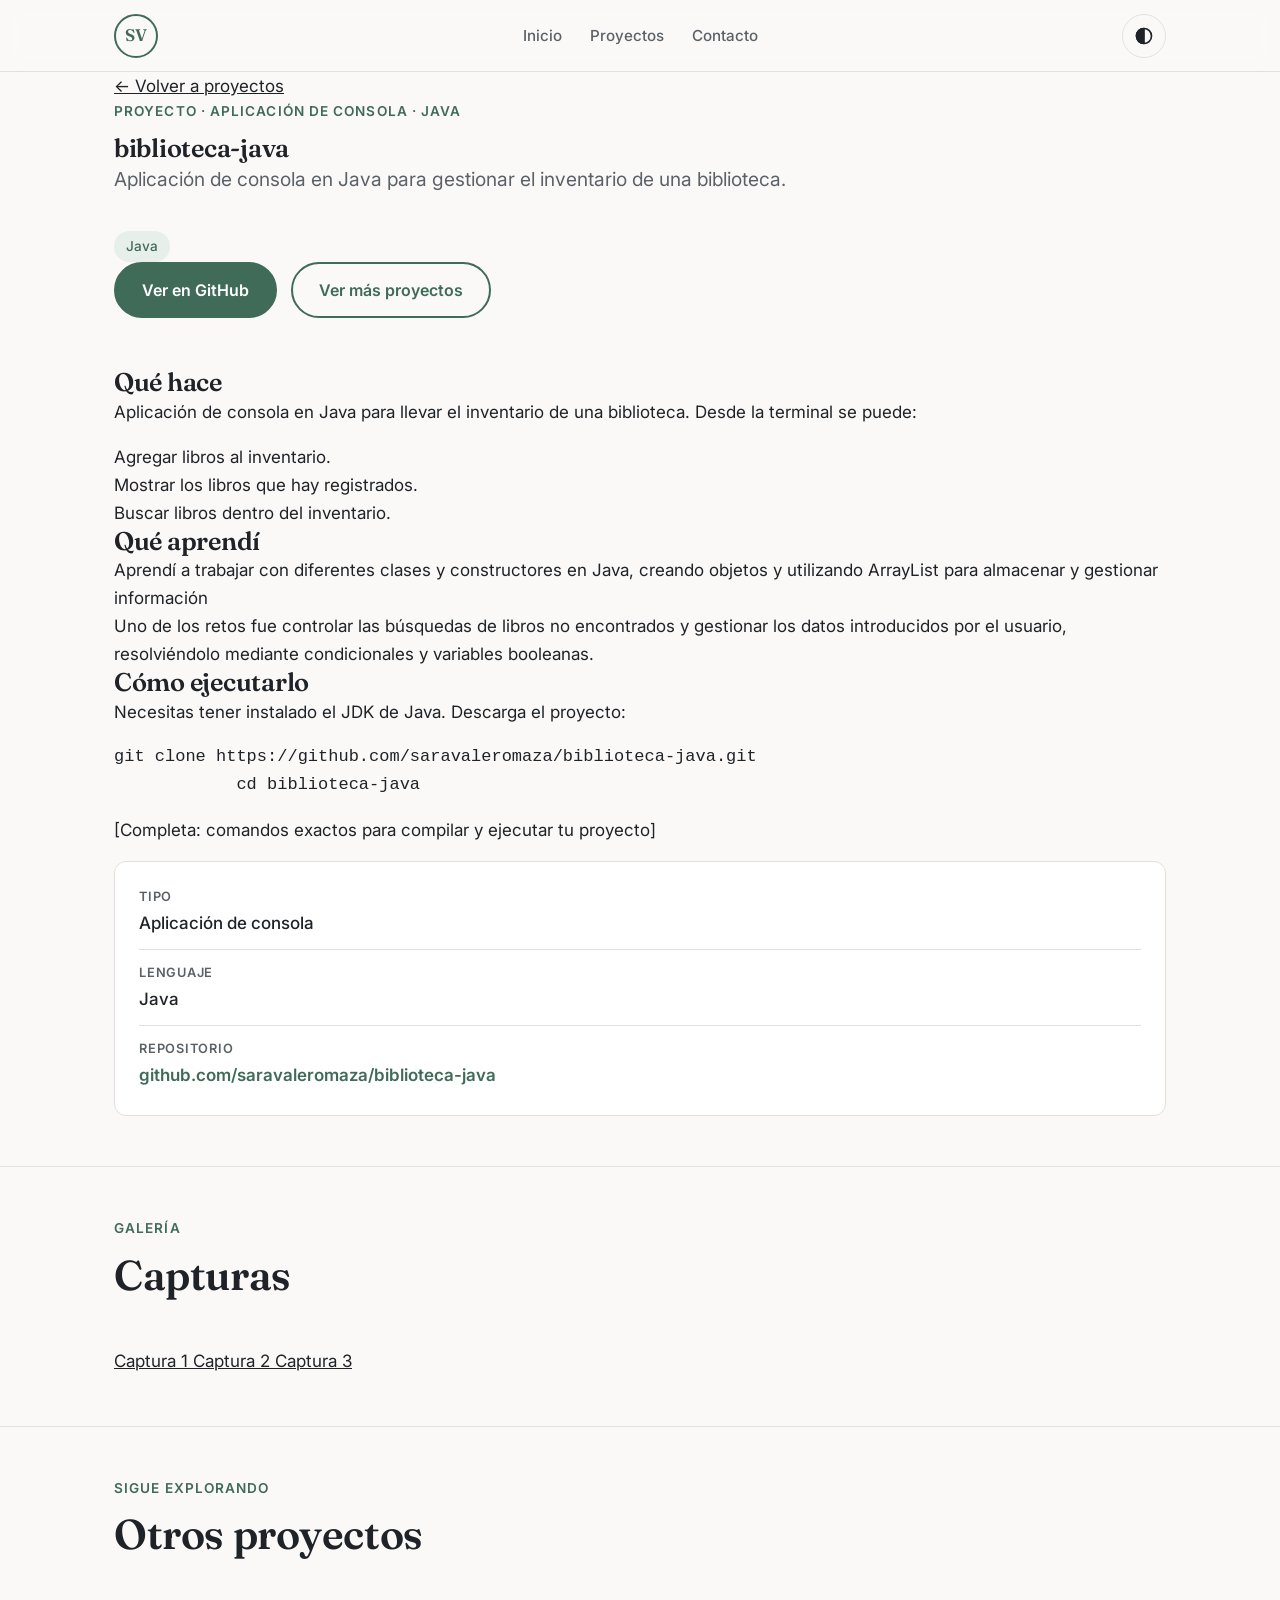
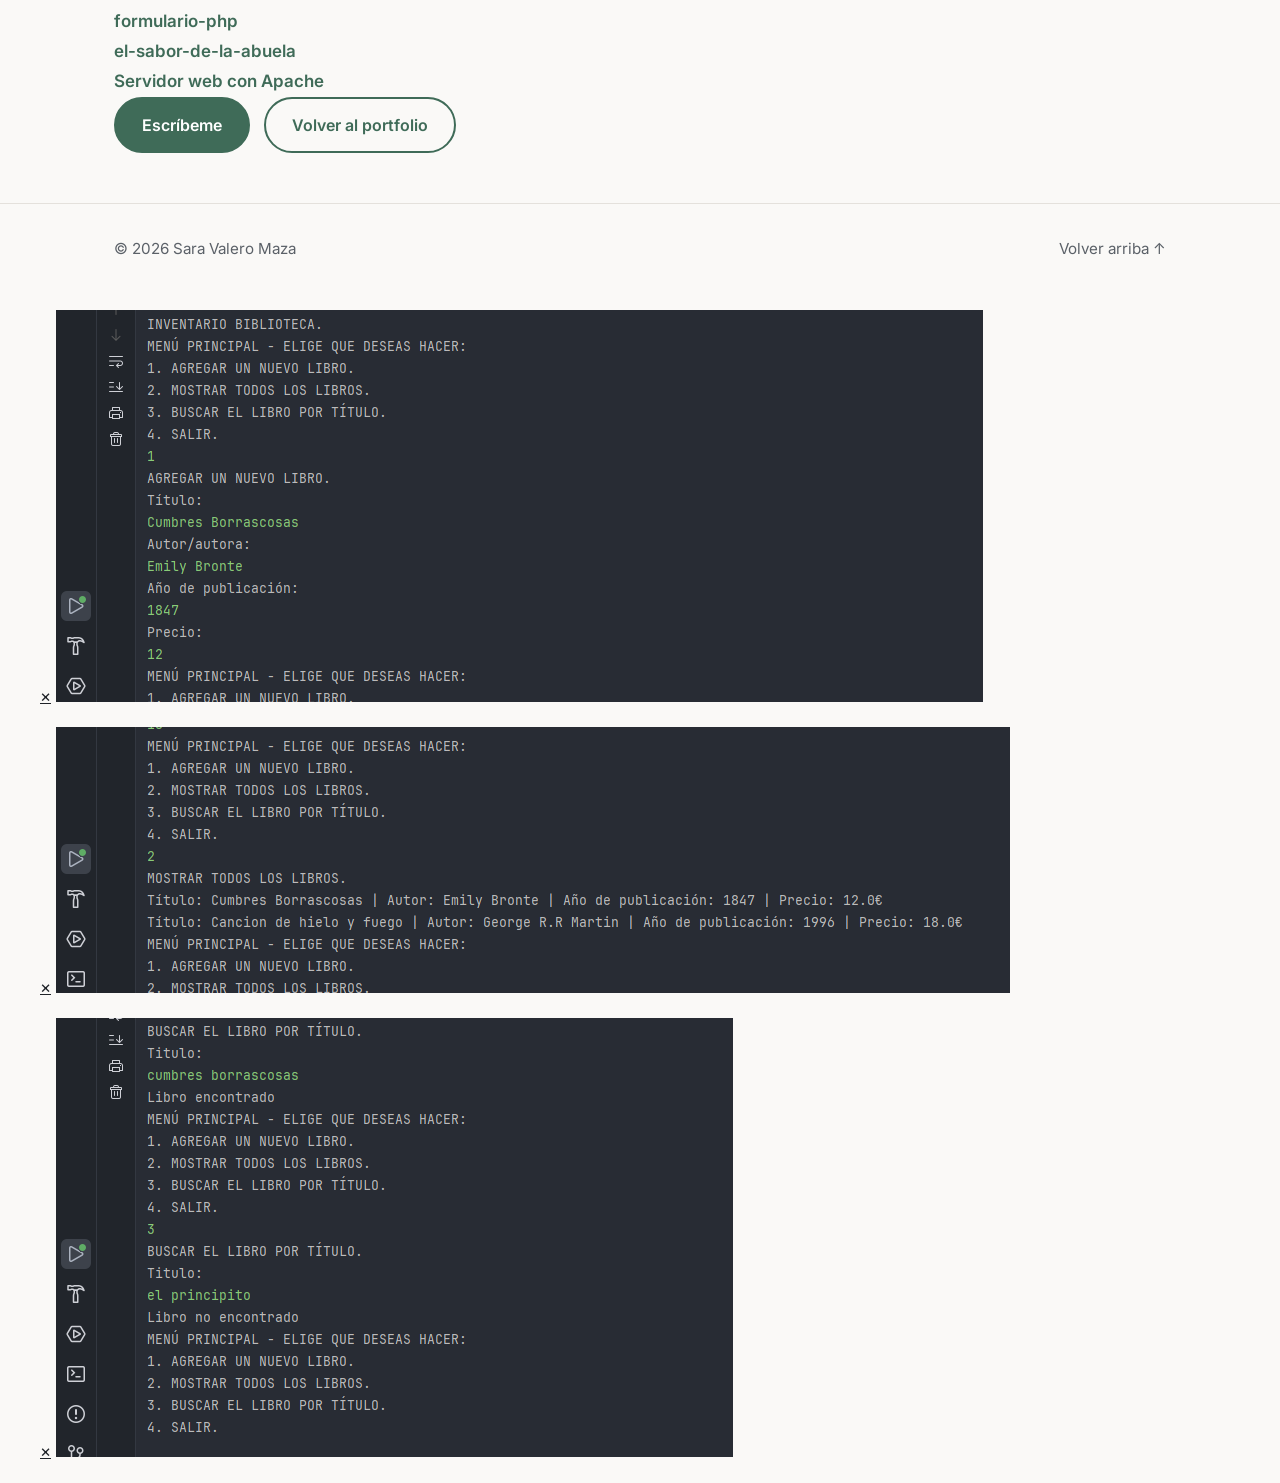
==== biblioteca-java.html @ 91c56239 "se crea biblioteca-java.html" ====
<!DOCTYPE html>
<html lang="es">
<head>
  <meta charset="UTF-8">
  <meta name="viewport" content="width=device-width, initial-scale=1">
  <title>biblioteca-java · Sara Valero Maza</title>
  <meta name="description" content="Aplicación de consola en Java para gestionar el inventario de una biblioteca.">
  <meta name="theme-color" content="#FAF9F7">
  <meta name="color-scheme" content="light dark">

  <link rel="icon" href="favicon.ico" sizes="48x48">
  <link rel="icon" type="image/png" sizes="32x32" href="favicon-32.png">
  <link rel="icon" type="image/png" sizes="192x192" href="favicon-192.png">
  <link rel="apple-touch-icon" href="apple-touch-icon.png">

  <link rel="preconnect" href="https://fonts.googleapis.com">
  <link rel="preconnect" href="https://fonts.gstatic.com" crossorigin>
  <link href="https://fonts.googleapis.com/css2?family=Fraunces:opsz,wght@9..144,500;9..144,600&family=Inter:wght@400;500;600&display=swap" rel="stylesheet">
  <link rel="stylesheet" href="styles.css">
</head>

<body>
  <a class="skip-link" href="#contenido">Saltar al contenido</a>

  <header class="site-header" id="inicio-top">
    <div class="container header-inner">
      <a class="logo" href="index.html" aria-label="Sara Valero Maza, ir al inicio">SV</a>

      <nav class="site-nav" aria-label="Navegación principal">
        <ul>
          <li><a href="index.html#inicio">Inicio</a></li>
          <li><a href="index.html#proyectos">Proyectos</a></li>
          <li><a href="index.html#contacto">Contacto</a></li>
        </ul>
      </nav>

      <label class="icon-btn theme-switch" title="Cambiar entre modo claro y oscuro">
        <input type="checkbox" id="theme-toggle" aria-label="Modo oscuro / claro">
        <svg class="icon" viewBox="0 0 24 24" aria-hidden="true"><circle cx="12" cy="12" r="9"/><path d="M12 3a9 9 0 0 0 0 18z" fill="currentColor"/></svg>
      </label>
    </div>
  </header>

  <main id="contenido">

<!-- CABECERA DEL PROYECTO -->
    <section class="project-hero" aria-labelledby="proyecto-title">
      <div class="container">
        <a class="back-link" href="index.html#proyectos">← Volver a proyectos</a>
        <p class="eyebrow">Proyecto · Aplicación de consola · Java</p>
        <h1 id="proyecto-title">biblioteca-java</h1>
        <p class="hero-lead">Aplicación de consola en Java para gestionar el inventario de una biblioteca.</p>
        <ul class="tags" aria-label="Tecnologías"><li>Java</li></ul>
        <div class="hero-actions">
          <a class="btn btn-primary" href="https://github.com/saravaleromaza/biblioteca-java" target="_blank" rel="noopener noreferrer">Ver en GitHub<span class="visually-hidden"> (se abre en una pestaña nueva)</span></a>
          <a class="btn btn-outline" href="index.html#proyectos">Ver más proyectos</a>
        </div>
      </div>
    </section>

    <!-- CONTENIDO -->
    <section class="section" aria-label="Detalles del proyecto">
      <div class="container project-layout">
        <div class="project-body">
          <h2>Qué hace</h2>
          <p>Aplicación de consola en Java para llevar el inventario de una biblioteca. Desde la terminal se puede:</p>
          <ul><li>Agregar libros al inventario.</li><li>Mostrar los libros que hay registrados.</li><li>Buscar libros dentro del inventario.</li></ul>

          <h2>Qué aprendí</h2>
          <ul>
            <li class="todo">Aprendí a trabajar con diferentes clases y constructores en Java, creando objetos y utilizando ArrayList para almacenar y gestionar información</li>
            <li class="todo">Uno de los retos fue controlar las búsquedas de libros no encontrados y gestionar los datos introducidos por el usuario, resolviéndolo mediante condicionales y variables booleanas.</li>
          </ul>

          <h2>Cómo ejecutarlo</h2>
          <p>Necesitas tener instalado el JDK de Java. Descarga el proyecto:</p>
          <pre><code>git clone https://github.com/saravaleromaza/biblioteca-java.git
            cd biblioteca-java</code></pre>
          <p class="todo">[Completa: comandos exactos para compilar y ejecutar tu proyecto]</p>
        </div>

        <aside class="project-aside" aria-label="Ficha del proyecto">
          <dl class="facts"><div><dt>Tipo</dt><dd>Aplicación de consola</dd></div><div><dt>Lenguaje</dt><dd>Java</dd></div><div><dt>Repositorio</dt><dd><a class="card-link" href="https://github.com/saravaleromaza/biblioteca-java" target="_blank" rel="noopener noreferrer">github.com/saravaleromaza/biblioteca-java<span class="visually-hidden"> (se abre en una pestaña nueva)</span></a></dd></div></dl>
        </aside>
      </div>
    </section>

    <!-- GALERÍA -->
    <section class="section" aria-labelledby="galeria-title">
      <div class="container">
        <div class="section-head">
          <p class="eyebrow">Galería</p>
          <h2 id="galeria-title">Capturas</h2>
        </div>
        <div class="gallery">
          <a class="shot" href="#foto-1" style="--shot: url('img-proyectos/libreria-añadir')">
            <span class="shot-empty" aria-hidden="true">Captura 1</span>
            <span class="visually-hidden">Ampliar captura 1 de biblioteca-java</span>
          </a>
          <a class="shot" href="#foto-2" style="--shot: url('img-proyectos/libreria-salir')">
            <span class="shot-empty" aria-hidden="true">Captura 2</span>
            <span class="visually-hidden">Ampliar captura 2 de biblioteca-java</span>
          </a>
          <a class="shot" href="#foto-3" style="--shot: url('img-proyectos/libreria-buscar')">
            <span class="shot-empty" aria-hidden="true">Captura 3</span>
            <span class="visually-hidden">Ampliar captura 3 de biblioteca-java</span>
          </a>
        </div>
      </div>
    </section>

     <!-- OTROS PROYECTOS -->
    <section class="section" aria-labelledby="otros-title">
      <div class="container">
        <div class="section-head">
          <p class="eyebrow">Sigue explorando</p>
          <h2 id="otros-title">Otros proyectos</h2>
        </div>
        <ul class="more-projects"><li><a class="card-link" href="formulario-php.html">formulario-php</a></li><li><a class="card-link" href="el-sabor-de-la-abuela.html">el-sabor-de-la-abuela</a></li><li><a class="card-link" href="servidor-apache.html">Servidor web con Apache</a></li></ul>
        <div class="hero-actions">
          <a class="btn btn-primary" href="index.html#email">Escríbeme</a>
          <a class="btn btn-outline" href="index.html#proyectos">Volver al portfolio</a>
        </div>
      </div>
    </section>
  </main>

  <footer class="site-footer">
    <div class="container footer-inner">
      <p>© 2026 Sara Valero Maza</p>
      <a href="#inicio-top">Volver arriba ↑</a>
    </div>
  </footer>

  <div class="lightbox" id="foto-1" role="dialog" aria-modal="true" aria-label="Captura 1 de biblioteca-java">
    <a class="lightbox-backdrop" href="#!" tabindex="-1" aria-label="Cerrar"></a>
    <figure>
      <a class="lightbox-close" href="#!" aria-label="Cerrar captura">×</a>
      <img src="img-proyectos/libreria-añadir.png" alt="Imagen por consola programa añadiendo libros">
    </figure>
  </div>
  <div class="lightbox" id="foto-2" role="dialog" aria-modal="true" aria-label="Captura 2 de biblioteca-java">
    <a class="lightbox-backdrop" href="#!" tabindex="-1" aria-label="Cerrar"></a>
    <figure>
      <a class="lightbox-close" href="#!" aria-label="Cerrar captura">×</a>
      <img src="img-proyectos/libreria-listar.png" alt="Imagen por consola programa listando libros guardados">
    </figure>
  </div>
  <div class="lightbox" id="foto-3" role="dialog" aria-modal="true" aria-label="Captura 3 de biblioteca-java">
    <a class="lightbox-backdrop" href="#!" tabindex="-1" aria-label="Cerrar"></a>
    <figure>
      <a class="lightbox-close" href="#!" aria-label="Cerrar captura">×</a>
      <img src="img-proyectos/libreria-buscar.png" alt="Imagen por consola programa buscando libros guardados">
    
    </figure>
  </div>
</body>
</html>
---- styles.css ----
/* 1. Variables ----------------------------------------------------------- */
:root {
  --bg: #faf9f7;
  --surface: #ffffff;
  --text: #1f2328;
  --muted: #5b6168;
  --border: #e4e1dc;
  --accent: #3f6b58;
  --accent-contrast: #ffffff;
  --accent-soft: #e6efea;
  --shadow: 0 8px 24px rgba(31, 35, 40, 0.08);
  --header-bg: rgba(250, 249, 247, 0.85);
}

/* Si el sistema está en modo oscuro, se parte de ahí */
@media (prefers-color-scheme: dark) {
  :root {
  --bg: #121212;
  --surface: #1b1b1b;
  --text: #ededed;
  --muted: #a3a8ad;
  --border: #2c2c2c;
  --accent: #7fb69e;
  --accent-contrast: #101410;
  --accent-soft: #1f2b26;
  --shadow: 0 8px 24px rgba(0, 0, 0, 0.45);
  --header-bg: rgba(18, 18, 18, 0.85);
  }
}

/* El interruptor (casilla) invierte el tema actual */
:root:has(#theme-toggle:checked) {
  --bg: #121212;
  --surface: #1b1b1b;
  --text: #ededed;
  --muted: #a3a8ad;
  --border: #2c2c2c;
  --accent: #7fb69e;
  --accent-contrast: #101410;
  --accent-soft: #1f2b26;
  --shadow: 0 8px 24px rgba(0, 0, 0, 0.45);
  --header-bg: rgba(18, 18, 18, 0.85);
}
@media (prefers-color-scheme: dark) {
  :root:has(#theme-toggle:checked) {
  --bg: #faf9f7;
  --surface: #ffffff;
  --text: #1f2328;
  --muted: #5b6168;
  --border: #e4e1dc;
  --accent: #3f6b58;
  --accent-contrast: #ffffff;
  --accent-soft: #e6efea;
  --shadow: 0 8px 24px rgba(31, 35, 40, 0.08);
  --header-bg: rgba(250, 249, 247, 0.85);
  }
}

:root {
  --font-title: "Fraunces", Georgia, "Times New Roman", serif;
  --font-body: "Inter", system-ui, -apple-system, "Segoe UI", Roboto, sans-serif;
  --radius: 12px;
  --container: 1100px;
  --header-h: 72px;
}

/* 2. Base ---------------------------------------------------------------- */
*,
*::before,
*::after { box-sizing: border-box; }

html {
  scroll-behavior: smooth;
  scroll-padding-top: calc(var(--header-h) + 16px);
}

body {
  margin: 0;
  font-family: var(--font-body);
  font-size: 1.0625rem;
  line-height: 1.65;
  color: var(--text);
  background: var(--bg);
  transition: background-color 0.3s ease, color 0.3s ease;
  -webkit-font-smoothing: antialiased;
}

h1, h2, h3 {
  font-family: var(--font-title);
  font-weight: 600;
  line-height: 1.15;
  margin: 0;
  letter-spacing: -0.01em;
}

p { margin: 0 0 1em; }
ul, ol { margin: 0; padding: 0; list-style: none; }
a { color: inherit; }

:focus-visible {
  outline: 3px solid var(--accent);
  outline-offset: 3px;
  border-radius: 4px;
}

.visually-hidden {
  position: absolute;
  width: 1px;
  height: 1px;
  margin: -1px;
  padding: 0;
  overflow: hidden;
  clip: rect(0, 0, 0, 0);
  white-space: nowrap;
  border: 0;
}

.skip-link {
  position: absolute;
  left: 16px;
  top: -60px;
  z-index: 200;
  padding: 10px 16px;
  background: var(--accent);
  color: var(--accent-contrast);
  border-radius: 8px;
  text-decoration: none;
  font-weight: 600;
  transition: top 0.2s ease;
}
.skip-link:focus { top: 12px; }

/* 3. Layout -------------------------------------------------------------- */
.container {
  width: 100%;
  max-width: var(--container);
  margin: 0 auto;
  padding: 0 24px;
}

.section { padding: 50px 0; }
.section + .section { border-top: 1px solid var(--border); }

.section-head { margin-bottom: 48px; }
.section-head h2 { font-size: clamp(1.9rem, 4vw, 2.6rem); }

.eyebrow {
  margin: 0 0 12px;
  font-size: 0.85rem;
  font-weight: 600;
  letter-spacing: 0.08em;
  text-transform: uppercase;
  color: var(--accent);
}

.accent { color: var(--accent); }

/* 4. Componentes --------------------------------------------------------- */

/* Cabecera */
.site-header {
  position: sticky;
  top: 0;
  z-index: 100;
  height: var(--header-h);
  background: var(--header-bg);
  backdrop-filter: blur(10px);
  -webkit-backdrop-filter: blur(10px);
  border-bottom: 1px solid var(--border);
}

.header-inner {
  display: flex;
  align-items: center;
  justify-content: space-between;
  height: 100%;
  gap: 16px;
}

.logo {
  display: grid;
  place-items: center;
  width: 44px;
  height: 44px;
  border: 2px solid var(--accent);
  border-radius: 50%;
  font-family: var(--font-title);
  font-weight: 600;
  font-size: 1.05rem;
  color: var(--accent);
  text-decoration: none;
  transition: background-color 0.2s ease, color 0.2s ease;
}
.logo:hover { background: var(--accent); color: var(--accent-contrast); }

.site-nav ul { display: flex; gap: 28px; }

.site-nav a {
  position: relative;
  padding: 6px 0;
  font-size: 0.95rem;
  font-weight: 500;
  color: var(--muted);
  text-decoration: none;
  transition: color 0.2s ease;
}
.site-nav a::after {
  content: "";
  position: absolute;
  left: 0;
  bottom: 0;
  width: 100%;
  height: 2px;
  background: var(--accent);
  transform: scaleX(0);
  transform-origin: left;
  transition: transform 0.25s ease;
}
.site-nav a:hover { color: var(--text); }
.site-nav a:hover::after { transform: scaleX(1); }


.icon-btn {
  display: grid;
  place-items: center;
  width: 44px;
  height: 44px;
  padding: 0;
  background: transparent;
  color: var(--text);
  border: 1px solid var(--border);
  border-radius: 50%;
  cursor: pointer;
  transition: background-color 0.2s ease, border-color 0.2s ease;
}
.icon-btn:hover { background: var(--accent-soft); border-color: var(--accent); }

.icon {
  width: 20px;
  height: 20px;
  fill: none;
  stroke: currentColor;
  stroke-width: 2;
  stroke-linecap: round;
  stroke-linejoin: round;
}

/* Interruptor de tema (casilla oculta dentro de la etiqueta) */
.theme-switch { position: relative; cursor: pointer; }
.theme-switch input {
  position: absolute;
  inset: 0;
  width: 100%;
  height: 100%;
  margin: 0;
  opacity: 0;
  cursor: pointer;
}
.theme-switch:has(input:focus-visible) { outline: 3px solid var(--accent); outline-offset: 3px; }

/* Botones */
.btn {
  display: inline-block;
  padding: 13px 26px;
  font-weight: 600;
  font-size: 1rem;
  text-decoration: none;
  border-radius: 999px;
  border: 2px solid var(--accent);
  transition: transform 0.2s ease, background-color 0.2s ease, color 0.2s ease, box-shadow 0.2s ease;
}
.btn:hover { transform: translateY(-2px); box-shadow: var(--shadow); }
.btn-primary { background: var(--accent); color: var(--accent-contrast); }
.btn-outline { background: transparent; color: var(--accent); }
.btn-outline:hover { background: var(--accent-soft); }

/* Etiquetas */
.tags { display: flex; flex-wrap: wrap; gap: 8px; }
.tags li {
  padding: 4px 12px;
  font-size: 0.85rem;
  font-weight: 500;
  color: var(--accent);
  background: var(--accent-soft);
  border-radius: 999px;
}

/* Enlaces de tarjeta */
.card-link {
  display: inline-block;
  font-weight: 600;
  color: var(--accent);
  text-decoration: none;
  border-bottom: 2px solid transparent;
  transition: border-color 0.2s ease;
}
.card-link:hover { border-bottom-color: var(--accent); }

/* 5. Secciones ----------------------------------------------------------- */

/* Inicio */
.hero { padding: 80px 0 64px; }
.hero h1 {
  max-width: 18ch;
  font-size: clamp(2.5rem, 7vw, 4.6rem);
  margin-bottom: 24px;
}
.hero-lead {
  max-width: 60ch;
  font-size: 1.2rem;
  color: var(--muted);
  margin-bottom: 36px;
}
.hero-actions { display: flex; flex-wrap: wrap; gap: 14px; }

/* Sobre mí */
.about-grid {
  display: grid;
  grid-template-columns: 1.6fr 1fr;
  gap: 56px;
  align-items: start;
}
.about-text p { font-size: 1.1rem; }

.facts {
  margin: 0;
  padding: 24px;
  background: var(--surface);
  border: 1px solid var(--border);
  border-radius: var(--radius);
}
.facts div { padding: 12px 0; border-bottom: 1px solid var(--border); }
.facts div:first-child { padding-top: 0; }
.facts div:last-child { padding-bottom: 0; border-bottom: 0; }
.facts dt { font-size: 0.8rem; font-weight: 600; letter-spacing: 0.06em; text-transform: uppercase; color: var(--muted); }
.facts dd { margin: 2px 0 0; font-weight: 500; }

/* Proyectos */
.cards {
  display: grid;
  grid-template-columns: repeat(auto-fit, minmax(290px, 1fr));
  gap: 24px;
}

.card {
  display: flex;
  flex-direction: column;
  overflow: hidden;
  background: var(--surface);
  border: 1px solid var(--border);
  border-radius: var(--radius);
  transition: transform 0.25s ease, box-shadow 0.25s ease, border-color 0.25s ease;
}
.card:hover { transform: translateY(-6px); box-shadow: var(--shadow); border-color: var(--accent); }

.card-visual {
  display: grid;
  place-items: center;
  height: 150px;
  background:
    repeating-linear-gradient(45deg, transparent 0 14px, rgba(127, 127, 127, 0.07) 14px 15px),
    var(--accent-soft);
  border-bottom: 1px solid var(--border);
}
.card-visual span {
  font-family: var(--font-title);
  font-size: 2.6rem;
  font-weight: 600;
  color: var(--accent);
}

.card-body {
  display: flex;
  flex-direction: column;
  flex: 1;
  gap: 14px;
  padding: 24px;
}
.card-body h3 { font-size: 1.35rem; }
.card-body p { margin: 0; color: var(--muted); }
.card-body .tags { margin-top: auto; }

.more { margin: 40px 0 0; }

/* Habilidades */
.skills {
  display: grid;
  grid-template-columns: repeat(auto-fit, minmax(220px, 1fr));
  gap: 24px;
}
.skill-group {
  padding: 24px;
  background: var(--surface);
  border: 1px solid var(--border);
  border-radius: var(--radius);
}
.skill-group h3 {
  margin-bottom: 16px;
  font-family: var(--font-body);
  font-size: 0.85rem;
  letter-spacing: 0.08em;
  text-transform: uppercase;
  color: var(--muted);
}

/* Experiencia */
.timeline { position: relative; max-width: 760px; }
.timeline::before {
  content: "";
  position: absolute;
  left: 7px;
  top: 8px;
  bottom: 8px;
  width: 2px;
  background: var(--border);
}
.timeline-item {
  position: relative;
  display: grid;
  grid-template-columns: 110px 1fr;
  gap: 24px;
  padding: 0 0 40px 40px;
}
.timeline-item:last-child { padding-bottom: 0; }
.timeline-item::before {
  content: "";
  position: absolute;
  left: 0;
  top: 6px;
  width: 16px;
  height: 16px;
  background: var(--bg);
  border: 3px solid var(--accent);
  border-radius: 50%;
}
.timeline-meta { padding-top: 2px; font-weight: 600; color: var(--accent); }
.timeline-content h3 { font-size: 1.35rem; }
.timeline-sub { margin: 4px 0 12px; color: var(--muted); font-weight: 500; }
.timeline-content p:last-child { margin-bottom: 0; }

/* Formación */
.edu {
  max-width: 760px;
  padding: 28px;
  margin-bottom: 12px;
  background: var(--surface);
  border: 1px solid var(--border);
  border-left: 4px solid var(--accent);
  border-radius: var(--radius);
}
.edu h3 { font-size: 1.35rem; }
.edu .timeline-sub { margin-bottom: 0; }

/* Contacto */
.contact-box {
  max-width: 760px;
  padding: 56px 40px;
  text-align: center;
  background: var(--surface);
  border: 1px solid var(--border);
  border-radius: 20px;
  margin: 0 auto;
}
.contact-box h2 { margin-bottom: 16px; font-size: clamp(2rem, 4.5vw, 2.8rem); }
.contact-box p { color: var(--muted); max-width: 52ch; margin-left: auto; margin-right: auto; }
.contact-box .eyebrow { color: var(--accent); }
.contact-box .hero-actions { justify-content: center; margin-top: 28px; }

/* Pie */
.site-footer { padding: 32px 0; border-top: 1px solid var(--border); color: var(--muted); font-size: 0.95rem; }
.footer-inner { display: flex; justify-content: space-between; align-items: center; flex-wrap: wrap; gap: 12px; }
.footer-inner p { margin: 0; }
.footer-inner a { text-decoration: none; }
.footer-inner a:hover { color: var(--accent); }

/* 6. Movimiento ---------------------------------------------------------- */
@keyframes rise {
  from { opacity: 0; transform: translateY(20px); }
  to   { opacity: 1; transform: none; }
}

/* Portada: entrada al cargar */
.hero .container > * { animation: rise 0.7s ease both; }
.hero .container > :nth-child(2) { animation-delay: 0.08s; }
.hero .container > :nth-child(3) { animation-delay: 0.16s; }
.hero .container > :nth-child(4) { animation-delay: 0.24s; }

/* Resto de secciones: aparecen al hacer scroll (si el navegador lo soporta) */
@supports (animation-timeline: view()) {
  .reveal {
    animation: rise linear both;
    animation-timeline: view();
    animation-range: entry 0% entry 40%;
  }
}

/* Tarjeta de contacto: se abre con :target y da la vuelta */
.modal {
  position: fixed;
  inset: 0;
  z-index: 300;
  display: grid;
  place-items: center;
  padding: 20px;
  visibility: hidden;
  opacity: 0;
  transition: opacity 0.25s ease, visibility 0s linear 0.25s;
}
.modal:target {
  visibility: visible;
  opacity: 1;
  transition: opacity 0.25s ease;
}
.modal-backdrop {
  position: absolute;
  inset: 0;
  background: rgba(10, 10, 10, 0.55);
  backdrop-filter: blur(3px);
  -webkit-backdrop-filter: blur(3px);
}
.modal-card {
  position: relative;
  width: 100%;
  max-width: 460px;
  padding: 48px 32px 40px;
  text-align: center;
  background: var(--surface);
  border: 1px solid var(--border);
  border-radius: 20px;
  box-shadow: var(--shadow);
}
.modal:target .modal-card { animation: flip 0.7s cubic-bezier(0.2, 0.8, 0.2, 1) both; }
@keyframes flip {
  from { transform: perspective(1000px) rotateY(-100deg); opacity: 0; }
  to   { transform: perspective(1000px) rotateY(0); opacity: 1; }
}
.modal-card h2 { font-size: 2rem; margin-bottom: 20px; }
.email-address {
  margin: 0 0 12px;
  padding: 14px 16px;
  font-weight: 600;
  font-size: 1.15rem;
  word-break: break-all;
  color: var(--accent);
  background: var(--accent-soft);
  border-radius: var(--radius);
  user-select: all;
  -webkit-user-select: all;
}
.modal-hint { margin-bottom: 24px; font-size: 0.95rem; color: var(--muted); }
.modal-close {
  position: absolute;
  top: 12px;
  right: 12px;
  display: grid;
  place-items: center;
  width: 44px;
  height: 44px;
  font-size: 1.8rem;
  line-height: 1;
  text-decoration: none;
  color: var(--muted);
  border-radius: 50%;
  transition: background-color 0.2s ease, color 0.2s ease;
}
.modal-close:hover { background: var(--accent-soft); color: var(--text); }

@media (prefers-reduced-motion: reduce) {
  html { scroll-behavior: auto; }
  *, *::before, *::after {
    transition-duration: 0.01ms !important;
    animation-duration: 0.01ms !important;
    animation-delay: 0s !important;
  }
  .card:hover, .btn:hover { transform: none; }
}

/* Responsive ------------------------------------------------------------- */
@media (max-width: 860px) {
  :root { --header-h: 112px; }

  .site-header { height: auto; padding: 10px 0 8px; }
  .header-inner { flex-wrap: wrap; row-gap: 6px; }
  .logo { order: 1; }
  .theme-switch { order: 2; }
  .site-nav {
    order: 3;
    width: 100%;
    overflow-x: auto;
    scrollbar-width: none;
    -webkit-overflow-scrolling: touch;
  }
  .site-nav::-webkit-scrollbar { display: none; }
  .site-nav ul { gap: 22px; white-space: nowrap; padding: 2px 0 4px; }

  .about-grid { grid-template-columns: 1fr; gap: 32px; }
  .section { padding: 44px 0; }
  .hero { padding: 48px 0 40px; }
}

@media (max-width: 560px) {
  .container { padding: 0 20px; }
  .timeline-item { grid-template-columns: 1fr; gap: 4px; }
  .contact-box { padding: 40px 24px; }
  .btn { width: 100%; text-align: center; }
  .modal-card { padding: 48px 20px 32px; }
}
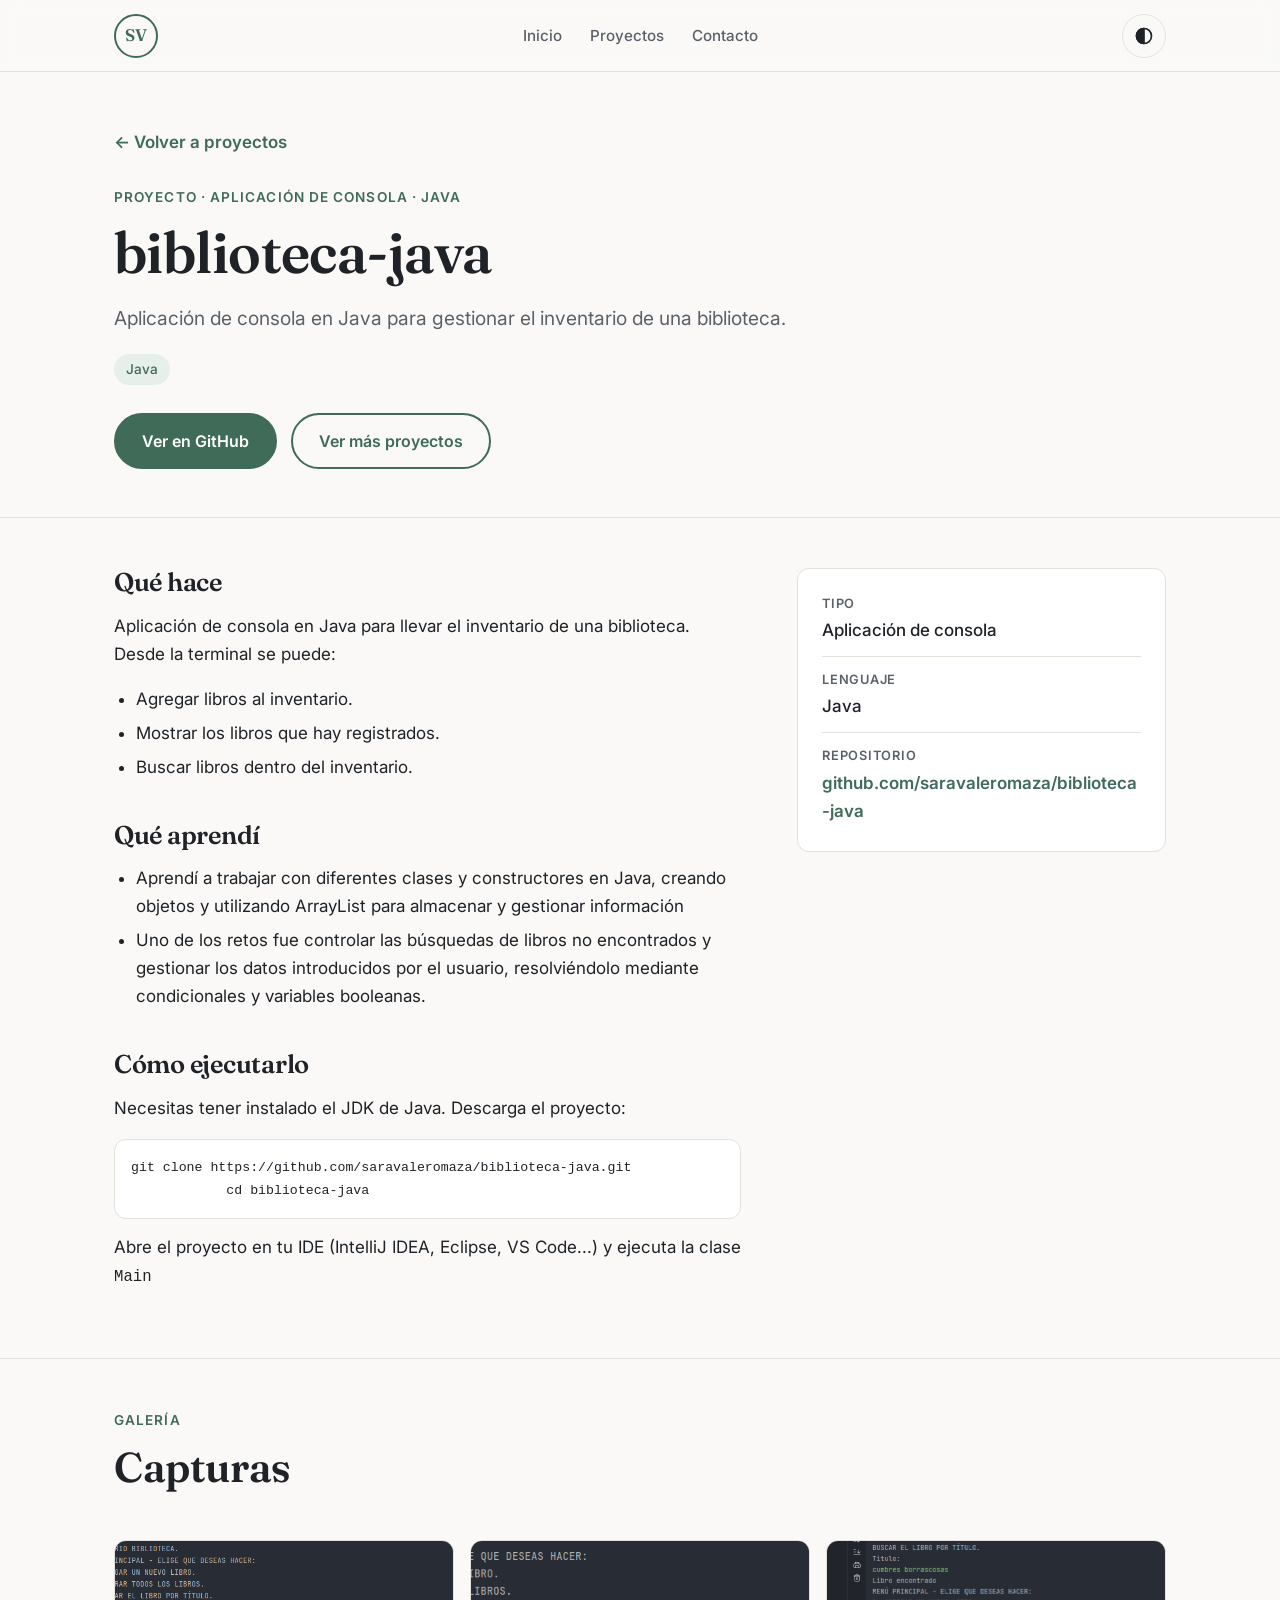
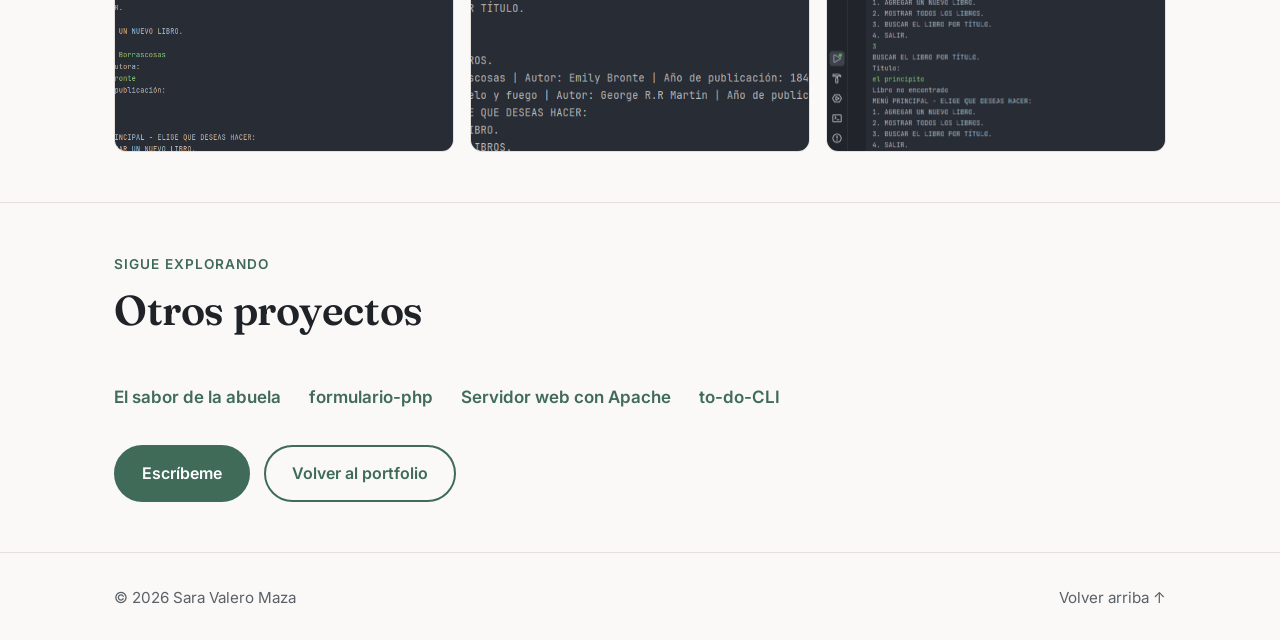
==== commit 63a83659: "se añade paginas de proyecto con galeria y vistas previas / se modifica css" ====
--- a/biblioteca-java.html
+++ b/biblioteca-java.html
@@ -68,15 +68,15 @@
 
           <h2>Qué aprendí</h2>
           <ul>
-            <li class="todo">Aprendí a trabajar con diferentes clases y constructores en Java, creando objetos y utilizando ArrayList para almacenar y gestionar información</li>
-            <li class="todo">Uno de los retos fue controlar las búsquedas de libros no encontrados y gestionar los datos introducidos por el usuario, resolviéndolo mediante condicionales y variables booleanas.</li>
+            <li>Aprendí a trabajar con diferentes clases y constructores en Java, creando objetos y utilizando ArrayList para almacenar y gestionar información</li>
+            <li>Uno de los retos fue controlar las búsquedas de libros no encontrados y gestionar los datos introducidos por el usuario, resolviéndolo mediante condicionales y variables booleanas.</li>
           </ul>
 
           <h2>Cómo ejecutarlo</h2>
           <p>Necesitas tener instalado el JDK de Java. Descarga el proyecto:</p>
           <pre><code>git clone https://github.com/saravaleromaza/biblioteca-java.git
             cd biblioteca-java</code></pre>
-          <p class="todo">[Completa: comandos exactos para compilar y ejecutar tu proyecto]</p>
+          <p> Abre el proyecto en tu IDE (IntelliJ IDEA, Eclipse, VS Code...) y ejecuta la clase <code>Main</code></p>
         </div>
 
         <aside class="project-aside" aria-label="Ficha del proyecto">
@@ -93,15 +93,15 @@
           <h2 id="galeria-title">Capturas</h2>
         </div>
         <div class="gallery">
-          <a class="shot" href="#foto-1" style="--shot: url('img-proyectos/libreria-añadir')">
+          <a class="shot" href="#foto-1" style="--shot: url('img-proyectos/libreria-anadir.png')">
             <span class="shot-empty" aria-hidden="true">Captura 1</span>
             <span class="visually-hidden">Ampliar captura 1 de biblioteca-java</span>
           </a>
-          <a class="shot" href="#foto-2" style="--shot: url('img-proyectos/libreria-salir')">
+          <a class="shot" href="#foto-2" style="--shot: url('img-proyectos/libreria-listar.png')">
             <span class="shot-empty" aria-hidden="true">Captura 2</span>
             <span class="visually-hidden">Ampliar captura 2 de biblioteca-java</span>
           </a>
-          <a class="shot" href="#foto-3" style="--shot: url('img-proyectos/libreria-buscar')">
+          <a class="shot" href="#foto-3" style="--shot: url('img-proyectos/libreria-buscar.png')">
             <span class="shot-empty" aria-hidden="true">Captura 3</span>
             <span class="visually-hidden">Ampliar captura 3 de biblioteca-java</span>
           </a>
@@ -116,7 +116,12 @@
           <p class="eyebrow">Sigue explorando</p>
           <h2 id="otros-title">Otros proyectos</h2>
         </div>
-        <ul class="more-projects"><li><a class="card-link" href="formulario-php.html">formulario-php</a></li><li><a class="card-link" href="el-sabor-de-la-abuela.html">el-sabor-de-la-abuela</a></li><li><a class="card-link" href="servidor-apache.html">Servidor web con Apache</a></li></ul>
+        <ul class="more-projects">
+          <li><a class="card-link" href="el-sabor-de-la-abuela.html">El sabor de la abuela</a></li>
+          <li><a class="card-link" href="formulario-php.html">formulario-php</a></li>
+          <li><a class="card-link" href="servidor-apache.html">Servidor web con Apache</a></li>
+          <li><a class="card-link" href="gestor-de-tareas.html">to-do-CLI</a></li>
+        </ul>
         <div class="hero-actions">
           <a class="btn btn-primary" href="index.html#email">Escríbeme</a>
           <a class="btn btn-outline" href="index.html#proyectos">Volver al portfolio</a>
@@ -136,7 +141,7 @@
     <a class="lightbox-backdrop" href="#!" tabindex="-1" aria-label="Cerrar"></a>
     <figure>
       <a class="lightbox-close" href="#!" aria-label="Cerrar captura">×</a>
-      <img src="img-proyectos/libreria-añadir.png" alt="Imagen por consola programa añadiendo libros">
+      <img src="img-proyectos/libreria-anadir.png" alt="Imagen por consola programa añadiendo libros">
     </figure>
   </div>
   <div class="lightbox" id="foto-2" role="dialog" aria-modal="true" aria-label="Captura 2 de biblioteca-java">
--- a/styles.css
+++ b/styles.css
@@ -605,3 +605,177 @@
   .btn { width: 100%; text-align: center; }
   .modal-card { padding: 48px 20px 32px; }
 }
+
+
+/* Vista previa en tarjetas + páginas de proyecto */
+
+/* Tarjeta con imagen de vista previa y enlace que cubre toda la tarjeta */
+.card { position: relative; }
+
+/* Las iniciales viven en el fondo; la captura se pinta encima */
+.card-visual {
+  position: relative;
+  overflow: hidden;
+  height: 190px;
+  background-color: var(--accent-soft);
+  background-repeat: no-repeat, repeat;
+  background-size: contain, auto;
+  background-position: center, 0 0;
+}
+.card-visual::before {
+  content: "";
+  position: absolute;
+  inset: 0;
+  background: var(--preview, none) center top / cover no-repeat;
+  transition: transform 0.5s ease;
+}
+.card:hover .card-visual::before { transform: scale(1.05); }
+
+.card-actions {
+  display: flex;
+  flex-wrap: wrap;
+  align-items: center;
+  justify-content: space-between;
+  gap: 8px 16px;
+}
+.card-main::after { content: ""; position: absolute; inset: 0; z-index: 1; }
+.card-github { position: relative; z-index: 2; }
+.card:hover .card-main { border-bottom-color: var(--accent); }
+.card-main:focus-visible { outline: none; }
+.card:has(.card-main:focus-visible) { outline: 3px solid var(--accent); outline-offset: 3px; }
+
+/* Iniciales de cada proyecto (se ven mientras no haya captura).*/
+.pv-biblioteca-java {
+  background-image:
+    url("data:image/svg+xml,<svg xmlns='http://www.w3.org/2000/svg' viewBox='0 0 400 190'><text x='50%' y='54%' text-anchor='middle' dominant-baseline='middle' font-family='Georgia,Times New Roman,serif' font-weight='700' font-size='54' fill='%234f7f6b'>BJ</text></svg>"),
+    repeating-linear-gradient(45deg, transparent 0 14px, rgba(127, 127, 127, 0.07) 14px 15px);
+}
+.pv-formulario-php {
+  background-image:
+    url("data:image/svg+xml,<svg xmlns='http://www.w3.org/2000/svg' viewBox='0 0 400 190'><text x='50%' y='54%' text-anchor='middle' dominant-baseline='middle' font-family='Georgia,Times New Roman,serif' font-weight='700' font-size='46' fill='%234f7f6b'>F-php</text></svg>"),
+    repeating-linear-gradient(45deg, transparent 0 14px, rgba(127, 127, 127, 0.07) 14px 15px);
+}
+.pv-el-sabor-de-la-abuela {
+  background-image:
+    url("data:image/svg+xml,<svg xmlns='http://www.w3.org/2000/svg' viewBox='0 0 400 190'><text x='50%' y='54%' text-anchor='middle' dominant-baseline='middle' font-family='Georgia,Times New Roman,serif' font-weight='700' font-size='54' fill='%234f7f6b'>SA</text></svg>"),
+    repeating-linear-gradient(45deg, transparent 0 14px, rgba(127, 127, 127, 0.07) 14px 15px);
+}
+.pv-servidor-apache {
+  background-image:
+    url("data:image/svg+xml,<svg xmlns='http://www.w3.org/2000/svg' viewBox='0 0 400 190'><text x='50%' y='54%' text-anchor='middle' dominant-baseline='middle' font-family='Georgia,Times New Roman,serif' font-weight='700' font-size='54' fill='%234f7f6b'>AP</text></svg>"),
+    repeating-linear-gradient(45deg, transparent 0 14px, rgba(127, 127, 127, 0.07) 14px 15px);
+}
+.pv-gestor-de-tareas {
+  background-image:
+    url("data:image/svg+xml,<svg xmlns='http://www.w3.org/2000/svg' viewBox='0 0 400 190'><text x='50%' y='54%' text-anchor='middle' dominant-baseline='middle' font-family='Georgia,Times New Roman,serif' font-weight='700' font-size='54' fill='%234f7f6b'>GT</text></svg>"),
+    repeating-linear-gradient(45deg, transparent 0 14px, rgba(127, 127, 127, 0.07) 14px 15px);
+}
+
+/* Página de proyecto */
+.project-hero { padding: 56px 0 48px; border-bottom: 1px solid var(--border); }
+.project-hero h1 { font-size: clamp(2.2rem, 6vw, 3.6rem); margin-bottom: 16px; }
+.project-hero .hero-lead { margin-bottom: 20px; }
+.project-hero .tags { margin-bottom: 28px; }
+
+.back-link {
+  display: inline-block;
+  margin-bottom: 28px;
+  font-weight: 600;
+  color: var(--accent);
+  text-decoration: none;
+  border-bottom: 2px solid transparent;
+  transition: border-color 0.2s ease;
+}
+.back-link:hover { border-bottom-color: var(--accent); }
+
+.project-layout {
+  display: grid;
+  grid-template-columns: 1.7fr 1fr;
+  gap: 56px;
+  align-items: start;
+}
+.project-body h2 { font-size: 1.6rem; margin: 40px 0 14px; }
+.project-body h2:first-child { margin-top: 0; }
+.project-body ul { list-style: disc; padding-left: 1.3em; margin: 0 0 1em; }
+.project-body li { margin-bottom: 6px; }
+.project-body pre {
+  margin: 0 0 1em;
+  padding: 16px;
+  overflow-x: auto;
+  font-size: 0.9rem;
+  line-height: 1.6;
+  background: var(--surface);
+  border: 1px solid var(--border);
+  border-radius: var(--radius);
+}
+.project-body code { font-family: ui-monospace, "Cascadia Code", Consolas, monospace; font-size: 0.92em; }
+.project-aside .facts dd { overflow-wrap: anywhere; }
+
+.todo { padding: 2px 8px; color: var(--accent); background: var(--accent-soft); border-radius: 6px; }
+.project-body li.todo { list-style: none; margin-left: -1.3em; }
+
+/* Galería */
+.gallery { display: grid; grid-template-columns: repeat(auto-fill, minmax(260px, 1fr)); gap: 16px; }
+.shot {
+  position: relative;
+  display: block;
+  aspect-ratio: 16 / 10;
+  overflow: hidden;
+  background: var(--accent-soft);
+  border: 1px solid var(--border);
+  border-radius: var(--radius);
+  transition: border-color 0.25s ease, box-shadow 0.25s ease;
+}
+.shot:hover { border-color: var(--accent); box-shadow: var(--shadow); }
+.shot-empty { position: absolute; inset: 0; display: grid; place-items: center; font-weight: 500; font-size: 0.95rem; color: var(--muted); }
+.shot::after {
+  content: "";
+  position: absolute;
+  inset: 0;
+  background: var(--shot, none) center top / cover no-repeat;
+  transition: transform 0.4s ease;
+}
+.shot:hover::after { transform: scale(1.04); }
+
+/* Imagen ampliada */
+.lightbox {
+  position: fixed;
+  inset: 0;
+  z-index: 300;
+  display: grid;
+  place-items: center;
+  padding: 20px;
+  visibility: hidden;
+  opacity: 0;
+  transition: opacity 0.25s ease, visibility 0s linear 0.25s;
+}
+.lightbox:target { visibility: visible; opacity: 1; transition: opacity 0.25s ease; }
+.lightbox-backdrop { position: absolute; inset: 0; background: rgba(10, 10, 10, 0.88); }
+.lightbox figure { position: relative; margin: 0; max-width: min(1100px, 100%); }
+.lightbox img { display: block; max-width: 100%; max-height: 82vh; margin: 0 auto; border-radius: var(--radius); background: var(--surface); }
+.lightbox-close {
+  position: absolute;
+  top: -52px;
+  right: 0;
+  display: grid;
+  place-items: center;
+  width: 44px;
+  height: 44px;
+  font-size: 1.8rem;
+  line-height: 1;
+  color: #fff;
+  text-decoration: none;
+  border: 1px solid rgba(255, 255, 255, 0.4);
+  border-radius: 50%;
+}
+.lightbox-close:hover { background: rgba(255, 255, 255, 0.15); }
+
+.more-projects { display: flex; flex-wrap: wrap; gap: 8px 28px; margin-bottom: 32px; }
+
+@media (max-width: 860px) {
+  .project-layout { grid-template-columns: 1fr; gap: 32px; }
+  .project-hero { padding: 40px 0 36px; }
+}
+@media (prefers-reduced-motion: reduce) {
+  .card:hover .card-visual::before, .shot:hover::after { transform: none; }
+}
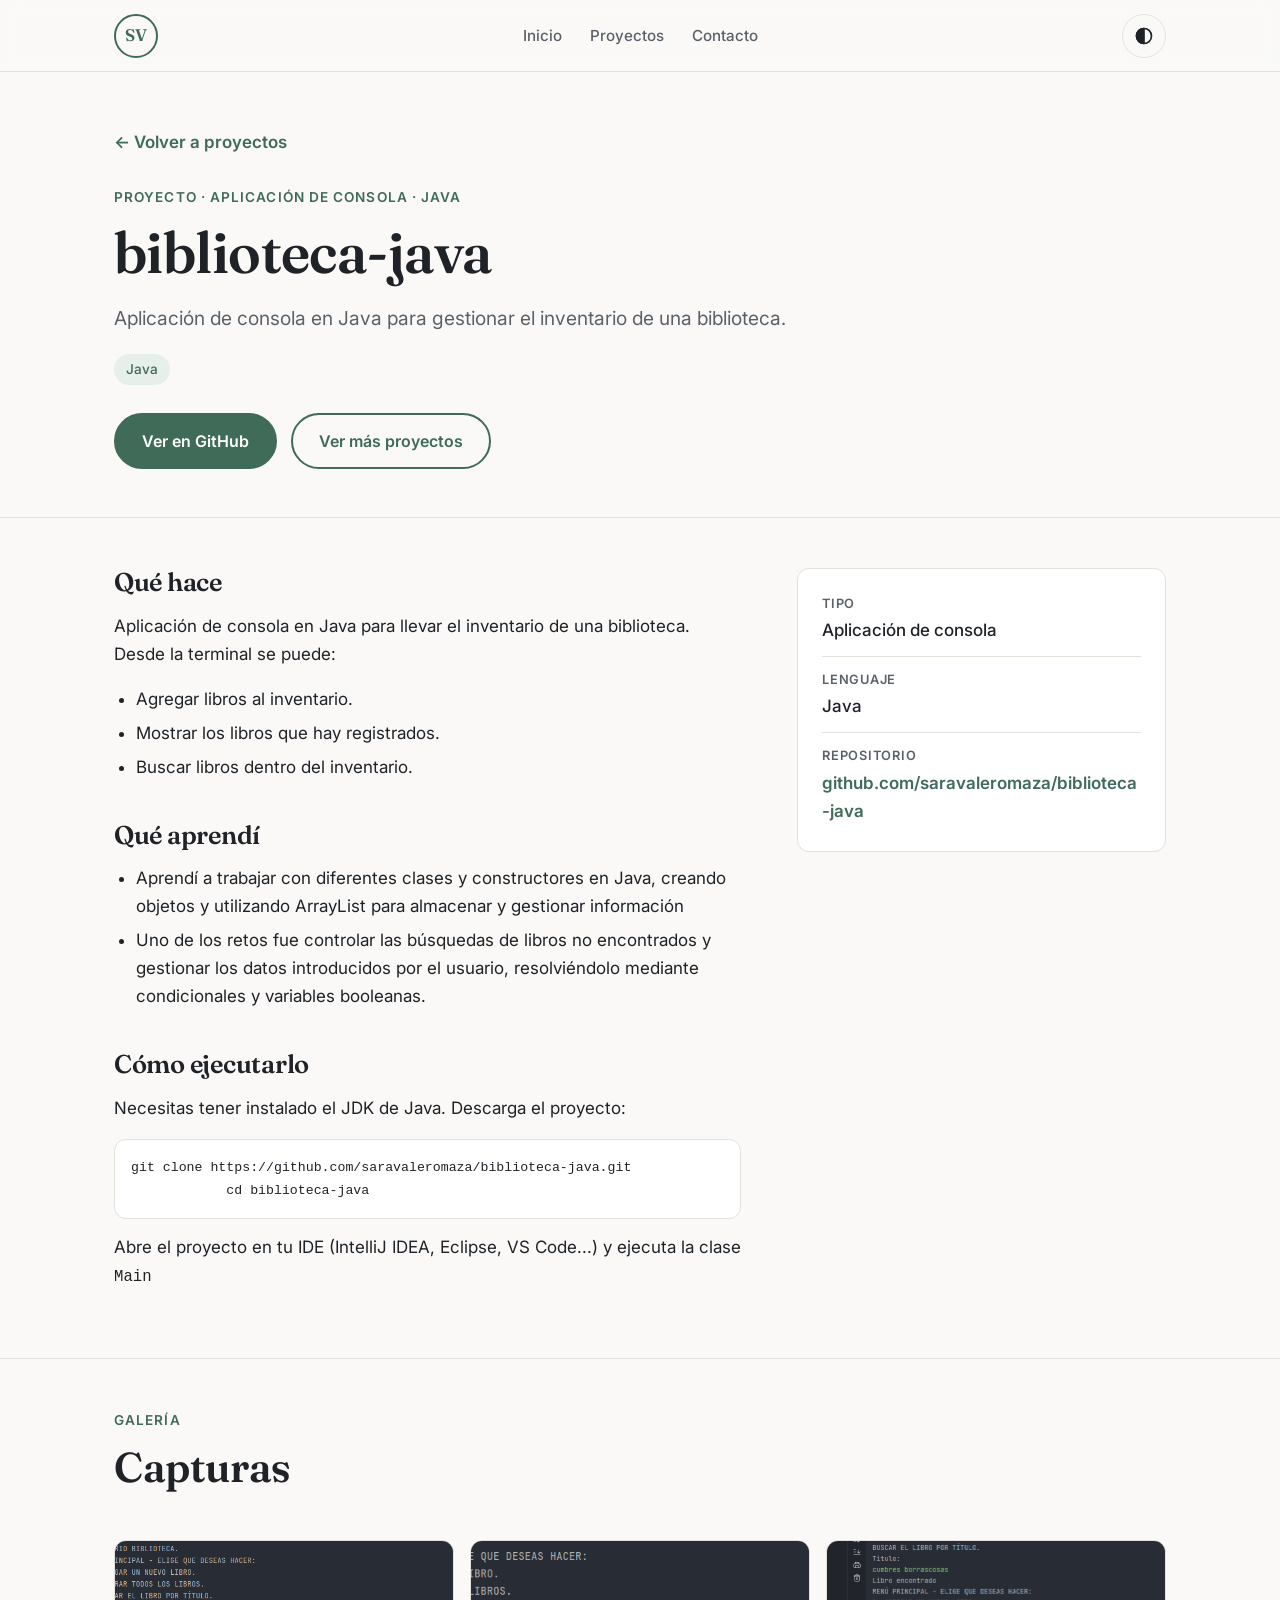
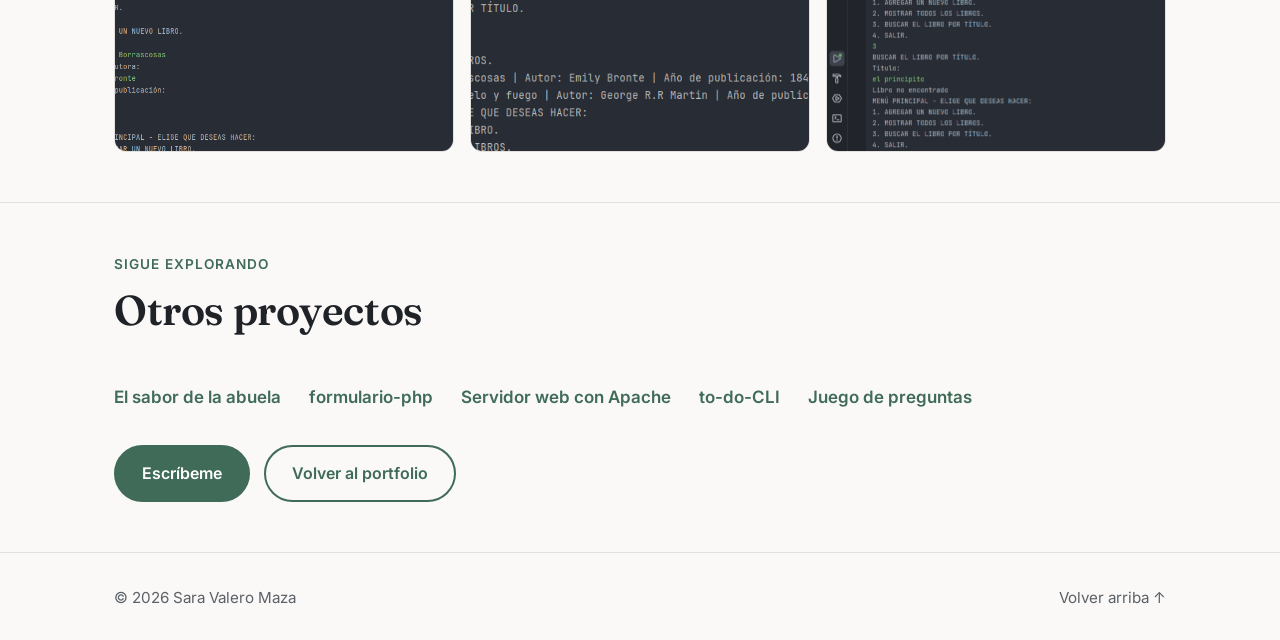
==== commit 64874fc7: "Agrego proyecto Juego de preguntas" ====
--- a/biblioteca-java.html
+++ b/biblioteca-java.html
@@ -121,6 +121,7 @@
           <li><a class="card-link" href="formulario-php.html">formulario-php</a></li>
           <li><a class="card-link" href="servidor-apache.html">Servidor web con Apache</a></li>
           <li><a class="card-link" href="gestor-de-tareas.html">to-do-CLI</a></li>
+          <li><a class="card-link" href="juego-preguntas-js.html">Juego de preguntas</a></li>
         </ul>
         <div class="hero-actions">
           <a class="btn btn-primary" href="index.html#email">Escríbeme</a>
--- a/styles.css
+++ b/styles.css
@@ -403,69 +403,6 @@
   color: var(--muted);
 }
 
-/* Experiencia */
-.timeline { position: relative; max-width: 760px; }
-.timeline::before {
-  content: "";
-  position: absolute;
-  left: 7px;
-  top: 8px;
-  bottom: 8px;
-  width: 2px;
-  background: var(--border);
-}
-.timeline-item {
-  position: relative;
-  display: grid;
-  grid-template-columns: 110px 1fr;
-  gap: 24px;
-  padding: 0 0 40px 40px;
-}
-.timeline-item:last-child { padding-bottom: 0; }
-.timeline-item::before {
-  content: "";
-  position: absolute;
-  left: 0;
-  top: 6px;
-  width: 16px;
-  height: 16px;
-  background: var(--bg);
-  border: 3px solid var(--accent);
-  border-radius: 50%;
-}
-.timeline-meta { padding-top: 2px; font-weight: 600; color: var(--accent); }
-.timeline-content h3 { font-size: 1.35rem; }
-.timeline-sub { margin: 4px 0 12px; color: var(--muted); font-weight: 500; }
-.timeline-content p:last-child { margin-bottom: 0; }
-
-/* Formación */
-.edu {
-  max-width: 760px;
-  padding: 28px;
-  margin-bottom: 12px;
-  background: var(--surface);
-  border: 1px solid var(--border);
-  border-left: 4px solid var(--accent);
-  border-radius: var(--radius);
-}
-.edu h3 { font-size: 1.35rem; }
-.edu .timeline-sub { margin-bottom: 0; }
-
-/* Contacto */
-.contact-box {
-  max-width: 760px;
-  padding: 56px 40px;
-  text-align: center;
-  background: var(--surface);
-  border: 1px solid var(--border);
-  border-radius: 20px;
-  margin: 0 auto;
-}
-.contact-box h2 { margin-bottom: 16px; font-size: clamp(2rem, 4.5vw, 2.8rem); }
-.contact-box p { color: var(--muted); max-width: 52ch; margin-left: auto; margin-right: auto; }
-.contact-box .eyebrow { color: var(--accent); }
-.contact-box .hero-actions { justify-content: center; margin-top: 28px; }
-
 /* Pie */
 .site-footer { padding: 32px 0; border-top: 1px solid var(--border); color: var(--muted); font-size: 0.95rem; }
 .footer-inner { display: flex; justify-content: space-between; align-items: center; flex-wrap: wrap; gap: 12px; }
@@ -650,6 +587,11 @@
     url("data:image/svg+xml,<svg xmlns='http://www.w3.org/2000/svg' viewBox='0 0 400 190'><text x='50%' y='54%' text-anchor='middle' dominant-baseline='middle' font-family='Georgia,Times New Roman,serif' font-weight='700' font-size='54' fill='%234f7f6b'>BJ</text></svg>"),
     repeating-linear-gradient(45deg, transparent 0 14px, rgba(127, 127, 127, 0.07) 14px 15px);
 }
+.pv-juego-preguntas-js {
+  background-image:
+    url("data:image/svg+xml,<svg xmlns='http://www.w3.org/2000/svg' viewBox='0 0 400 190'><text x='50%' y='54%' text-anchor='middle' dominant-baseline='middle' font-family='Georgia,Times New Roman,serif' font-weight='700' font-size='54' fill='%234f7f6b'>JP</text></svg>"),
+    repeating-linear-gradient(45deg, transparent 0 14px, rgba(127, 127, 127, 0.07) 14px 15px);
+}
 .pv-formulario-php {
   background-image:
     url("data:image/svg+xml,<svg xmlns='http://www.w3.org/2000/svg' viewBox='0 0 400 190'><text x='50%' y='54%' text-anchor='middle' dominant-baseline='middle' font-family='Georgia,Times New Roman,serif' font-weight='700' font-size='46' fill='%234f7f6b'>F-php</text></svg>"),
@@ -690,10 +632,11 @@
 
 .project-layout {
   display: grid;
-  grid-template-columns: 1.7fr 1fr;
+  grid-template-columns: minmax(0, 1.7fr) minmax(0, 1fr);
   gap: 56px;
   align-items: start;
 }
+.project-body, .project-aside { min-width: 0; }
 .project-body h2 { font-size: 1.6rem; margin: 40px 0 14px; }
 .project-body h2:first-child { margin-top: 0; }
 .project-body ul { list-style: disc; padding-left: 1.3em; margin: 0 0 1em; }
@@ -702,6 +645,7 @@
   margin: 0 0 1em;
   padding: 16px;
   overflow-x: auto;
+  max-width: 100%;
   font-size: 0.9rem;
   line-height: 1.6;
   background: var(--surface);
@@ -773,7 +717,7 @@
 .more-projects { display: flex; flex-wrap: wrap; gap: 8px 28px; margin-bottom: 32px; }
 
 @media (max-width: 860px) {
-  .project-layout { grid-template-columns: 1fr; gap: 32px; }
+  .project-layout { grid-template-columns: minmax(0, 1fr); gap: 32px; }
   .project-hero { padding: 40px 0 36px; }
 }
 @media (prefers-reduced-motion: reduce) {
